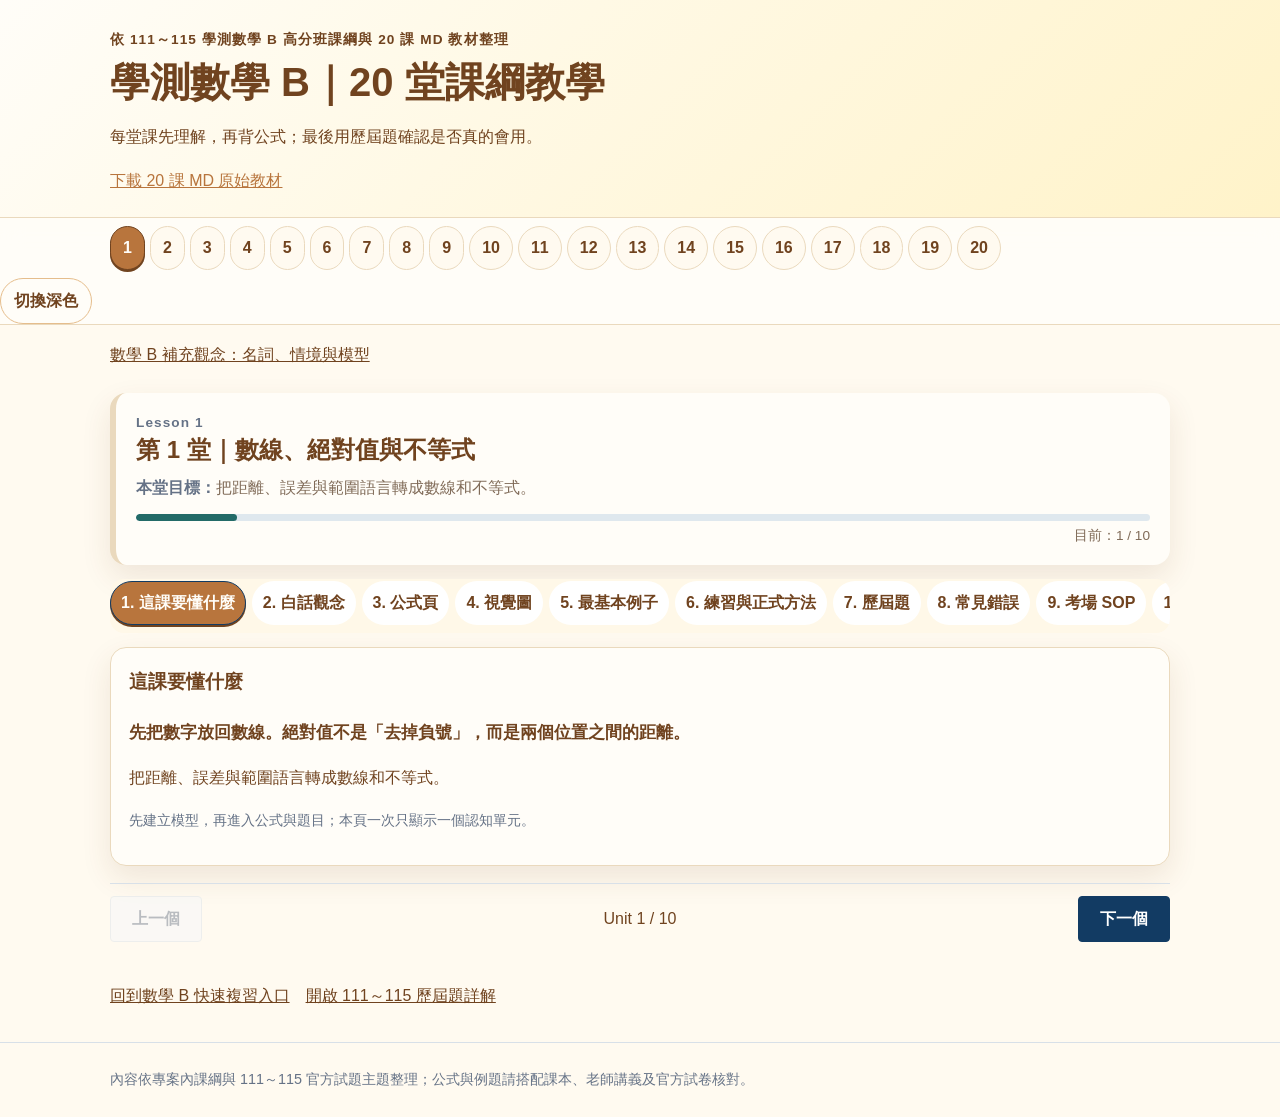
==== 數學B快速複習/index.html @ ead9a77d "Release Math B study site" ====
<!doctype html>
<html lang="zh-Hant">
<head>
  <meta charset="utf-8">
  <meta name="viewport" content="width=device-width, initial-scale=1">
  <title>學測數學 B｜20 堂課綱教學</title>
  <link rel="stylesheet" href="style.css">
</head>
<body>
  <header class="top"><div class="wrap"><p class="eyebrow">依 111～115 學測數學 B 高分班課綱與 20 課 MD 教材整理</p><h1>學測數學 B｜20 堂課綱教學</h1><p>每堂課先理解，再背公式；最後用歷屆題確認是否真的會用。</p><p class="source-link"><a href="../學測數學B_20課_MD.zip">下載 20 課 MD 原始教材</a></p></div></header>
  <nav class="lesson-nav"><div class="wrap" id="lessonTabs" aria-label="課程頁籤"></div></nav>
  <main class="wrap"><p class="supplement-entry"><a href="?mode=supplementary">數學 B 補充觀念：名詞、情境與模型</a></p><div id="lessonApp"></div><p class="back-link"><a href="入口.html">回到數學 B 快速複習入口</a>　<a href="../Math-B-Review/index.html">開啟 111～115 歷屆題詳解</a></p></main>
  <footer class="footer"><div class="wrap">內容依專案內課綱與 111～115 官方試題主題整理；公式與例題請搭配課本、老師講義及官方試卷核對。</div></footer>
  <script src="question-bank-115.js"></script>
  <script src="question-bank.js"></script>
  <script src="p0-history.js"></script>
  <script src="rich-lessons-02-05.js"></script>
  <script src="lesson-practice-06-08.js"></script>
  <script src="lesson-practice-09-11.js"></script>
    <script src="lesson-practice-12-14.js"></script>
    <script src="lesson-practice-15-17.js"></script>
    <script src="lesson-practice-18-20.js"></script>
  <script src="beginner-visuals.js"></script>
  <script src="visual-registry.js"></script>
  <script src="visual-modules.js"></script>
  <script src="math-format.js"></script>
  <script src="lesson-formulas.js"></script>
  <script src="math-b-supplement.js"></script>
  <script src="lesson-single-view.js"></script>
  <script src="script.js"></script>
</body>
</html>
---- 數學B快速複習/style.css ----
:root{--blue:#123b63;--ink:#1e2937;--muted:#657286;--line:#d8e0e8;--soft:#f4f7fa;--yellow:#fff4c2;--green:#176b3a;--red:#b42318;--paper:#fff;--shadow:0 2px 10px rgba(20,45,75,.08)}
*{box-sizing:border-box}body{margin:0;color:var(--ink);background:#fff;font:16px/1.75 "Noto Sans TC","Microsoft JhengHei",sans-serif}.wrap{width:min(1060px,calc(100% - 32px));margin:auto}.top{border-bottom:1px solid var(--line);padding:28px 0 22px}.eyebrow{margin:0;color:var(--blue);font-weight:800;font-size:.85rem;letter-spacing:.08em}.top h1{margin:.3rem 0;color:var(--blue);font-size:clamp(1.7rem,4vw,2.5rem);line-height:1.25}.top p:last-child{margin:0;color:var(--muted)}.lesson-nav{position:sticky;top:0;z-index:3;background:rgba(255,255,255,.97);border-bottom:1px solid var(--line)}#lessonTabs{display:flex;gap:5px;overflow-x:auto;padding:8px 0}.tab{flex:0 0 auto;border:1px solid var(--line);border-radius:4px;background:#fff;color:var(--blue);padding:6px 12px;cursor:pointer;font-weight:700}.tab.active{background:var(--blue);color:#fff;border-color:var(--blue)}.lesson-head{margin:24px 0 14px;padding:18px 20px;border-left:6px solid var(--blue);background:#edf4fb}.lesson-head h2{margin:0;color:var(--blue);line-height:1.3}.lesson-head p{margin:.5rem 0 0}.grid{display:grid;grid-template-columns:repeat(2,minmax(0,1fr));gap:14px}.card{border:1px solid var(--line);background:var(--paper);box-shadow:var(--shadow);padding:16px}.card h3{margin:0 0 7px;color:var(--blue);font-size:1.12rem}.card h4{margin:0 0 5px;color:var(--blue)}.full{grid-column:1/-1}.formula{margin:8px 0;padding:10px 13px;background:#f8fafc;border-left:4px solid #829ab2;font-family:Georgia,"Times New Roman",serif;white-space:pre-line}.step{padding:10px 12px;background:#fbfcfd;border-left:4px solid #9aa9b8;white-space:pre-line}.remember{background:var(--yellow);border-left:4px solid #d4a400}.mistake{background:#fff3f1;border-left:4px solid #d95e50}.check{background:#eef8f1;border-left:4px solid #2f9e62}.card ul{margin:.35rem 0;padding-left:1.4rem}.label{font-weight:800;color:var(--muted)}.history{color:var(--blue);font-weight:700}.footer{margin-top:32px;padding:24px 0;border-top:1px solid var(--line);color:var(--muted);font-size:.9rem}@media(max-width:700px){.wrap{width:calc(100% - 20px)}.grid{grid-template-columns:1fr}.full{grid-column:auto}.card{padding:13px}.lesson-head{padding:15px}.top{padding-top:20px}}
.source-note{color:var(--muted);font-size:.9rem}.mode-switch{display:flex;gap:8px;flex-wrap:wrap;margin:14px 0}.mode-switch button{border:1px solid var(--blue);background:#fff;color:var(--blue);padding:7px 13px;border-radius:4px;font-weight:700;cursor:pointer}.mode-switch button.active{background:var(--blue);color:#fff}.lesson1-body h3,.lesson1-body h4{color:var(--blue)}.teach-block{margin:12px 0;padding:14px 16px;border-left:4px solid #829ab2;background:#fbfcfd}.teach-block h4{margin-top:0}.question{margin:12px 0;padding:14px 16px;background:#fff;border:1px solid var(--line);border-radius:4px}.question h4{margin:0 0 7px}.question p{margin:.45rem 0}.question .answer{color:var(--green);font-weight:800}.question .pitfall{color:var(--red)}details{margin-top:10px;border-top:1px dashed var(--line);padding-top:8px}summary{cursor:pointer;color:var(--blue);font-weight:700}.history-card{border-left:4px solid var(--blue)}.last-minute{background:var(--yellow);border-left:4px solid #d4a400}.exam-mode .learning-only{display:none}.checkline{color:var(--green);font-weight:700}
.rich-lesson{margin-bottom:24px}.rich-lesson .overview,.rich-lesson .panel{background:#fff;border:1px solid var(--line);border-radius:12px;padding:18px;box-shadow:var(--shadow)}.rich-lesson .overview{margin:16px 0}.rich-lesson .overview h2,.rich-lesson .panel h2{margin-top:0;color:var(--blue)}.lesson-grid{display:grid;grid-template-columns:repeat(2,minmax(0,1fr));gap:14px}.rich-lesson .panel h3{margin:0 0 8px;color:var(--blue)}.rich-lesson .panel h4{margin:13px 0 4px;color:var(--muted)}.rich-lesson .panel p{margin:6px 0}.teacher-note{border-left:3px solid #b67b35;padding-left:10px;color:var(--muted)}.pitfall{color:var(--red)}.steps{background:#eaf5f2!important;border-left:5px solid #236b68}.practice{background:#f8fafc!important}.history-card{border-left:5px solid #236b68!important}.source-label{color:var(--muted);font-size:.85rem;font-weight:800}.option-analysis{white-space:pre-line;background:#fff8e7;border:1px solid #f0d69a;border-radius:8px;padding:10px}.memory{background:#fff8e7!important;border-left:5px solid #b67b35}.exam-mode .learning-only{display:none}.exam-mode .concept-grid .panel{display:none}.exam-mode .concept-grid .panel:nth-child(-n+2){display:block}.exam-mode .history-card{padding:10px}.exam-mode .history-card>*:not(h3):not(.answer){display:none}.exam-mode .history-card h3{margin:0}.exam-mode .overview:not(.learning-only){padding:12px}.exam-mode .overview:not(.learning-only) p:not(:first-of-type){display:none}@media(max-width:700px){.lesson-grid{grid-template-columns:1fr}.rich-lesson .panel,.rich-lesson .overview{padding:13px}.option-analysis{font-size:.95rem}}
:root{--beginner-teal:#236b68}
.beginner-teaching{border-top:5px solid var(--beginner-teal);background:#fbfdfc;margin-bottom:14px}.beginner-heading{display:flex;align-items:center;justify-content:space-between;gap:10px;flex-wrap:wrap}.beginner-badge{display:inline-block;padding:3px 9px;border-radius:999px;background:var(--beginner-teal);color:#fff;font-size:.82rem;font-weight:800}.visual-status{color:var(--muted);font-size:.82rem;font-weight:700}.beginner-teaching h3{margin-top:9px}.beginner-teaching h4{margin:.8rem 0 .25rem;color:var(--beginner-teal)}.beginner-intro{font-size:1.04rem;font-weight:700}.beginner-columns{display:grid;grid-template-columns:repeat(2,minmax(0,1fr));gap:12px}.beginner-columns>div{padding:10px 13px;background:#fff;border-left:3px solid #9bb8b2}.beginner-example{padding:9px 12px;background:#fff4c2;border-left:4px solid #d4a400}.beginner-mistake{color:var(--red)}.beginner-visual{margin:14px 0 4px;padding:10px;background:#fff;border:1px solid var(--line);overflow-x:auto}.beginner-visual figcaption{margin-bottom:6px;color:var(--muted);font-size:.88rem;font-weight:800}.beginner-svg{display:block;width:100%;max-width:520px;height:auto;min-width:300px;margin:auto}.beginner-takeaway{margin:12px 0 0;padding:10px 12px;background:#eaf5f2;border-left:4px solid var(--beginner-teal)}
@media(max-width:700px){.beginner-columns{grid-template-columns:1fr}.beginner-teaching{padding:13px}.beginner-svg{min-width:290px}.beginner-visual{margin-left:-2px;margin-right:-2px}}
.single-lesson-kicker{color:var(--muted);font-size:.85rem;font-weight:800;letter-spacing:.08em}.single-progress{height:7px;margin:12px 0 3px;background:#dfe8ee;border-radius:99px;overflow:hidden}.single-progress span{display:block;height:100%;background:#236b68;border-radius:99px}.single-progress-label{margin:0!important;color:var(--muted);font-size:.85rem;text-align:right}.single-local-nav{display:flex;gap:6px;overflow-x:auto;margin:0 0 14px;padding:2px 0 8px}.single-unit-tab{flex:0 0 auto;border:1px solid var(--line);border-radius:4px;background:#fff;color:var(--blue);padding:7px 10px;font-weight:700;cursor:pointer}.single-unit-tab.active{background:var(--blue);border-color:var(--blue);color:#fff}.single-unit{min-height:220px}.single-unit-card{border:1px solid var(--line);background:#fff;box-shadow:var(--shadow);padding:18px}.single-unit-card h3{margin-top:0;color:var(--blue)}.unit-subsection{padding:10px 0;border-bottom:1px dashed var(--line)}.unit-subsection:last-child{border-bottom:0}.unit-practice{margin:9px 0;padding:8px 10px;border:1px solid var(--line);background:#fbfcfd}.unit-link{display:inline-block;margin-top:10px;color:var(--blue);font-weight:800}.single-prev-next{display:flex;align-items:center;justify-content:space-between;gap:12px;margin:16px 0 28px;padding:12px 0;border-top:1px solid var(--line)}.single-prev-next button{min-width:92px;border:1px solid var(--blue);border-radius:4px;padding:8px 13px;background:#fff;color:var(--blue);font-weight:800;cursor:pointer}.single-prev-next button:last-child{background:var(--blue);color:#fff}.single-prev-next button:disabled{cursor:not-allowed;opacity:.45;background:#f4f7fa;color:var(--muted);border-color:var(--line)}.single-unit .official-question{margin-top:12px}.single-unit .official-question img,.single-unit .answer-sheet-crop{max-width:100%;height:auto}.single-unit .option-list{max-height:32rem;overflow:auto}
@media(max-width:700px){.single-local-nav{margin-left:-2px;margin-right:-2px}.single-unit-card{padding:14px}.single-prev-next{position:sticky;bottom:0;background:rgba(255,255,255,.97);z-index:2;padding:10px 0}.single-prev-next span{font-size:.85rem}.single-prev-next button{min-width:78px;padding:7px 9px}}
.practice-missing{padding:10px 12px;background:#fff4c2;border-left:4px solid #d4a400;color:#6b4d00;font-weight:700}
.formula sub,.formula sup,.step sub,.step sup,.unit-practice sub,.unit-practice sup{font-size:.78em;line-height:0}
.formula-page{min-width:0;overflow:hidden}.formula-card{min-width:0;max-width:100%;margin:14px 0;padding:15px 17px;border:1px solid #c9d8e4;border-left:5px solid #236b68;border-radius:8px;background:#f7fbfd;overflow:hidden}.formula-card:first-of-type{margin-top:10px}.formula-title{margin:0 0 8px;color:var(--blue);font-size:1.04rem}.formula-main{max-width:100%;min-width:0;overflow-x:auto;padding:11px 12px;margin:8px 0 12px;border-radius:5px;background:#fff;color:#102a43;font:1.35rem/1.6 Georgia,"Times New Roman",serif;white-space:nowrap}.formula-main sub,.formula-main sup{font-size:.7em;line-height:0}.formula-meta{color:var(--ink);font-size:.95rem}.formula-meta p{margin:.35rem 0}.formula-compact{margin:8px 0;padding:10px 12px;border-left-width:3px;background:#fff}.formula-compact .formula-main{margin:4px 0 7px;padding:7px 9px;font-size:1.08rem}.formula-compact .formula-meta p{margin:.15rem 0;font-size:.9rem}.formula-compact-wrap,.formula-quick-read{margin-top:16px;padding:12px 14px;border:1px dashed #9bb8b2;border-radius:7px;background:#fbfdfc}.formula-compact-wrap h4,.formula-quick-read h3{margin:0 0 7px;color:var(--blue)}.formula-compact-examples{display:grid;gap:6px;margin-top:8px}.formula-compact-examples>div{display:flex;gap:10px;align-items:baseline;flex-wrap:wrap;padding:6px 8px;border-left:3px solid #d4a400;background:#fffdf1}.formula-compact-examples strong{font-weight:800}.formula-compact-examples span{color:var(--muted)}
.math-frac{display:inline-flex;flex-direction:column;vertical-align:middle;text-align:center;line-height:1.05;margin:0 .12em}.math-frac>span:first-child{border-bottom:1px solid currentColor;padding:0 .16em}.math-frac>span:last-child{padding:0 .16em}.math-root{white-space:nowrap}
/* Formula-card worked examples: the full card keeps a four-step chain; compact cards stay concise. */
.formula-example{margin-top:14px;padding:11px 13px;border:1px solid #d8e3c8;border-radius:7px;background:#fffef5;min-width:0;max-width:100%;overflow:hidden}
.formula-example h5{margin:0 0 7px;color:var(--blue);font-size:.98rem}
.formula-example p{margin:.35rem 0}
.formula-example-answer{padding:6px 8px;border-left:3px solid #d4a400;background:#fff8d8}
.formula-example .math-frac,.formula-example .math-root{max-width:100%;overflow-x:auto}
.matrix-visual-frame{max-width:100%;min-width:0;overflow-x:auto;overflow-y:hidden;padding:8px 0}
.visual-module-set{display:grid;gap:16px;min-width:0;max-width:100%}.visual-module{min-width:0;max-width:100%}.visual-module .beginner-visual{min-width:0;max-width:100%;overflow-x:auto}.visual-module .visual-purpose{margin:.65rem 0 0;padding:.55rem .7rem;background:#f4f8fb;border-left:3px solid var(--beginner-teal);color:var(--muted);font-size:.92rem}.visual-module figcaption{display:flex;gap:.45rem;flex-wrap:wrap}.visual-role-MISTAKE figcaption{color:var(--red)}
.matrix-visual-svg{display:block;width:100%;height:auto;min-width:760px;margin:0 auto}
@media(max-width:700px){.matrix-visual-frame{margin:0 -2px;padding:6px 2px}.matrix-visual-svg{width:auto;max-width:none;min-width:760px}}

/* Phase 8: align the Math B shell with the mature warm study-site family. */
:root{--pudding-cream:#fffaf0;--pudding-paper:#fffdf8;--pudding-yellow:#fff1b8;--pudding-caramel:#b8753d;--pudding-caramel-dark:#70431f;--pudding-caramel-soft:#e5bd8c;--pudding-line:#ead9bd;--pudding-muted:#806b58;--pudding-shadow:0 12px 30px rgba(112,67,31,.11)}
html,body{max-width:100%;overflow-x:hidden}body{background:var(--pudding-cream);color:var(--pudding-caramel-dark);line-height:1.75}a{color:var(--pudding-caramel-dark)}
.wrap{max-width:1180px}.top{background:linear-gradient(135deg,#fffdf8 0%,#fff3c9 100%);border-bottom-color:var(--pudding-line);box-shadow:0 2px 12px rgba(112,67,31,.06)}.top h1,.top h2,.eyebrow{color:var(--pudding-caramel-dark)}.source-link a{color:var(--pudding-caramel)}
.lesson-nav{background:rgba(255,253,248,.94);border-bottom-color:var(--pudding-line);backdrop-filter:blur(12px)}.lesson-nav .wrap{display:flex;align-items:center;gap:10px;min-width:0}.lesson-nav #lessonTabs{flex:1;min-width:0}.tab{min-height:44px;border-radius:999px;border-color:var(--pudding-line);background:#fffaf0;color:var(--pudding-caramel-dark);font-weight:700}.tab:hover{border-color:var(--pudding-caramel-soft);background:#fff3d4}.tab.active{background:var(--pudding-caramel);border-color:var(--pudding-caramel-dark);box-shadow:0 2px 0 var(--pudding-caramel-dark);color:#fffdf8}
.theme-toggle{flex:0 0 auto;min-height:44px;padding:8px 13px;border:1px solid var(--pudding-caramel-soft);border-radius:999px;background:var(--pudding-paper);color:var(--pudding-caramel-dark);font-weight:700;cursor:pointer}.theme-toggle:hover{background:var(--pudding-yellow)}
.card,.lesson-head,.single-unit-card,.practice-card,.question,.formula-card,.supplement-card,.supp-text-card,.real-card,.visual-module{background:var(--pudding-paper);border-color:var(--pudding-line);border-radius:16px;box-shadow:var(--pudding-shadow)}.card h3,.lesson-head h2,.single-unit-card h3,.supplement-card h3{color:var(--pudding-caramel-dark)}.card p,.card li,.lesson-head p,.supplement-card p{color:var(--pudding-muted)}
.remember,.memory{background:linear-gradient(135deg,#fff8d8,#fffdf8);border-color:var(--pudding-caramel-soft)}.mistake{background:#fff7f0;border-color:#e4b18d}.step{background:#fff8e8;border-left-color:var(--pudding-caramel);border-radius:10px}.formula{background:#fff8da;border-color:var(--pudding-caramel-soft);border-radius:12px;color:var(--pudding-caramel-dark)}.practice-card,.question{border-left-color:var(--pudding-caramel)}
.single-local-nav,.single-unit-tabs,.lesson-view-tabs,.supplement-nav{background:#fff8e8;border-color:var(--pudding-line);border-radius:14px}.single-unit-tab,.lesson-view-tab,.supplement-nav button{min-height:44px;border-radius:999px;border-color:transparent;color:var(--pudding-caramel-dark)}.single-unit-tab.active,.lesson-view-tab.active,.supplement-nav button.active{background:var(--pudding-caramel);color:#fffdf8;box-shadow:0 2px 0 var(--pudding-caramel-dark);font-weight:700}
.supplement-tools input,#supplementSearch,input[type=search]{min-height:44px;border:1px solid var(--pudding-line);border-radius:999px;background:var(--pudding-paper);color:var(--pudding-caramel-dark);padding:9px 14px}.supplement-tools label{color:var(--pudding-caramel-dark);font-weight:700}
button,a,input,summary{font:inherit}button:focus-visible,a:focus-visible,input:focus-visible,summary:focus-visible{outline:3px solid #d79a55;outline-offset:2px}.visual-module .visual-purpose{background:#fff8e8;border-left-color:var(--pudding-caramel);color:var(--pudding-muted)}
body.dark{--paper:#2c241d;--soft:#342a21;--line:#664d35;--ink:#f8edde;--muted:#d5c0a9;--blue:#e0a15d;--yellow:#4b3823;--green:#8fd0a2;--red:#ff9d86;background:#211a15;color:#f8edde}body.dark a{color:#f0c48e}body.dark .top{background:linear-gradient(135deg,#30251c,#4a321f);border-bottom-color:#664d35}body.dark .lesson-nav{background:rgba(38,29,23,.94);border-bottom-color:#664d35}body.dark .tab,body.dark .theme-toggle,body.dark .single-unit-tab,body.dark .lesson-view-tab{background:#342a21;border-color:#664d35;color:#f4dfc5}body.dark .tab.active,body.dark .single-unit-tab.active,body.dark .lesson-view-tab.active{background:#b8753d;border-color:#e0a15d;color:#fffaf0}body.dark .card,body.dark .lesson-head,body.dark .single-unit-card,body.dark .practice-card,body.dark .question,body.dark .formula-card,body.dark .supplement-card,body.dark .supp-text-card,body.dark .real-card,body.dark .visual-module{background:#2c241d;border-color:#664d35;box-shadow:0 12px 30px rgba(0,0,0,.22)}body.dark .remember,body.dark .memory,body.dark .step,body.dark .formula,body.dark .supplement-tools,body.dark .single-local-nav,body.dark .single-unit-tabs,body.dark .lesson-view-tabs{background:#3a2d21;border-color:#735536}body.dark .mistake{background:#3a2821;border-color:#8b533b}body.dark .card p,body.dark .card li,body.dark .lesson-head p,body.dark .supplement-card p,body.dark .visual-module .visual-purpose{color:#d5c0a9}body.dark input[type=search]{background:#2c241d;border-color:#735536;color:#f8edde}
@media(max-width:700px){.wrap{width:min(100% - 24px,1180px)}.top{padding:16px 0}.top h1{font-size:1.35rem}.lesson-nav .wrap{gap:6px}.lesson-nav #lessonTabs{padding-bottom:4px}.tab{min-width:42px;padding:8px 12px}.theme-toggle{padding:8px 10px;font-size:.86rem}.grid{grid-template-columns:1fr}.card,.lesson-head,.single-unit-card,.practice-card,.question,.formula-card,.supplement-card,.supp-text-card,.real-card,.visual-module{padding:14px;border-radius:14px}.lesson-view-tabs,.single-unit-tabs,.supplement-nav{overflow-x:auto;flex-wrap:nowrap}.lesson-view-tab,.single-unit-tab{white-space:nowrap}.formula,.step,.math-frac,.math-root{max-width:100%;overflow-x:auto}.visual-module .beginner-visual,.matrix-visual-frame{max-width:100%;overflow-x:auto}}
@media(max-width:430px){body{font-size:.96rem}.wrap{width:calc(100% - 20px)}.top h1{font-size:1.18rem}.source-link{font-size:.82rem}.theme-toggle{font-size:.8rem;padding-inline:9px}.card h3{font-size:1.03rem}.practice-card button,.question button,.quiz-actions button{min-height:44px}.supplement-tools{display:grid;gap:8px}}
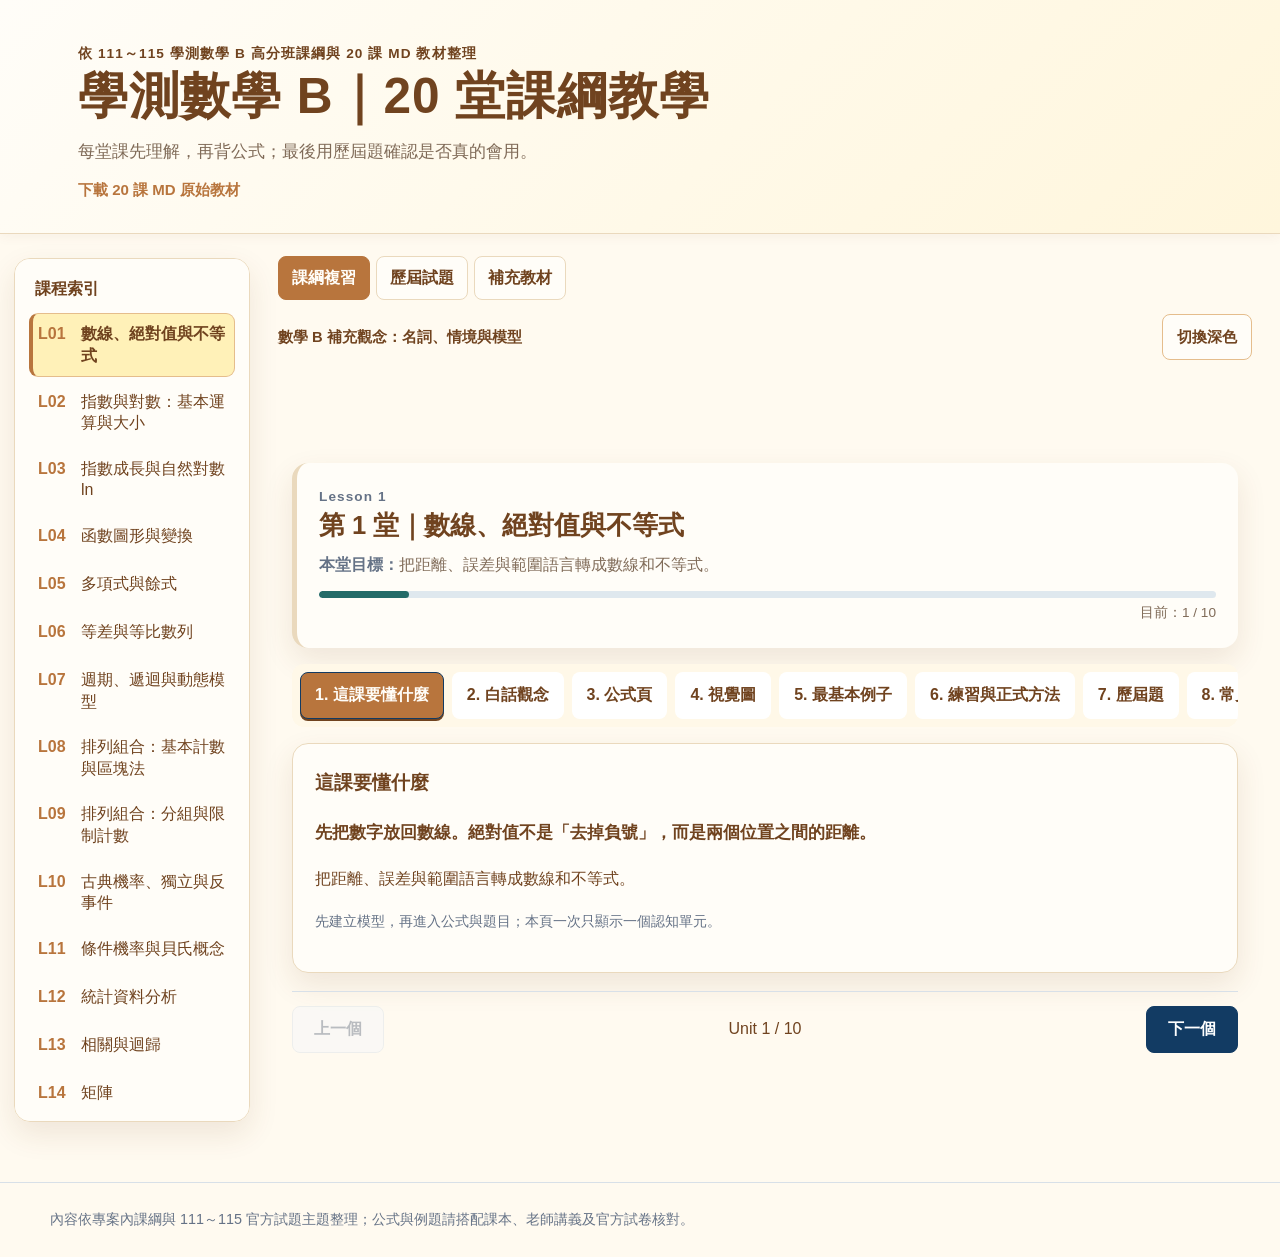
==== commit 7e89318a: "release: unify Math B app and official exam mode" ====
--- a/數學B快速複習/index.html
+++ b/數學B快速複習/index.html
@@ -7,9 +7,20 @@
   <link rel="stylesheet" href="style.css">
 </head>
 <body>
+  <aside class="course-sidebar" aria-label="課程索引">
+    <div class="course-sidebar-heading">課程索引</div>
+    <div id="lessonSidebar"></div>
+  </aside>
   <header class="top"><div class="wrap"><p class="eyebrow">依 111～115 學測數學 B 高分班課綱與 20 課 MD 教材整理</p><h1>學測數學 B｜20 堂課綱教學</h1><p>每堂課先理解，再背公式；最後用歷屆題確認是否真的會用。</p><p class="source-link"><a href="../學測數學B_20課_MD.zip">下載 20 課 MD 原始教材</a></p></div></header>
-  <nav class="lesson-nav"><div class="wrap" id="lessonTabs" aria-label="課程頁籤"></div></nav>
-  <main class="wrap"><p class="supplement-entry"><a href="?mode=supplementary">數學 B 補充觀念：名詞、情境與模型</a></p><div id="lessonApp"></div><p class="back-link"><a href="入口.html">回到數學 B 快速複習入口</a>　<a href="../Math-B-Review/index.html">開啟 111～115 歷屆題詳解</a></p></main>
+  <div class="desktop-toolbar">
+    <nav class="mode-nav" id="modeNav" aria-label="主要功能"><a data-app-mode="curriculum" href="#mode=curriculum">課綱複習</a><a data-app-mode="exam" href="#mode=exam&amp;year=115&amp;question=1">歷屆試題</a><a data-app-mode="supplementary" href="#mode=supplementary">補充教材</a></nav>
+    <div class="toolbar-actions">
+      <p class="supplement-entry"><a href="#mode=supplementary">數學 B 補充觀念：名詞、情境與模型</a></p>
+      <div id="themeSlot" aria-label="顯示設定"></div>
+    </div>
+    <nav class="lesson-nav"><div class="wrap" id="lessonTabs" aria-label="課程頁籤"></div></nav>
+  </div>
+  <main class="wrap"><div id="lessonApp"></div></main>
   <footer class="footer"><div class="wrap">內容依專案內課綱與 111～115 官方試題主題整理；公式與例題請搭配課本、老師講義及官方試卷核對。</div></footer>
   <script src="question-bank-115.js"></script>
   <script src="question-bank.js"></script>
@@ -27,6 +38,8 @@
   <script src="lesson-formulas.js"></script>
   <script src="math-b-supplement.js"></script>
   <script src="lesson-single-view.js"></script>
+  <script src="../Math-B-Review/review-presentation-metadata.js"></script>
+  <script src="unified-exam.js"></script>
   <script src="script.js"></script>
 </body>
 </html>
--- a/數學B快速複習/style.css
+++ b/數學B快速複習/style.css
@@ -34,5 +34,170 @@
 .supplement-tools input,#supplementSearch,input[type=search]{min-height:44px;border:1px solid var(--pudding-line);border-radius:999px;background:var(--pudding-paper);color:var(--pudding-caramel-dark);padding:9px 14px}.supplement-tools label{color:var(--pudding-caramel-dark);font-weight:700}
 button,a,input,summary{font:inherit}button:focus-visible,a:focus-visible,input:focus-visible,summary:focus-visible{outline:3px solid #d79a55;outline-offset:2px}.visual-module .visual-purpose{background:#fff8e8;border-left-color:var(--pudding-caramel);color:var(--pudding-muted)}
 body.dark{--paper:#2c241d;--soft:#342a21;--line:#664d35;--ink:#f8edde;--muted:#d5c0a9;--blue:#e0a15d;--yellow:#4b3823;--green:#8fd0a2;--red:#ff9d86;background:#211a15;color:#f8edde}body.dark a{color:#f0c48e}body.dark .top{background:linear-gradient(135deg,#30251c,#4a321f);border-bottom-color:#664d35}body.dark .lesson-nav{background:rgba(38,29,23,.94);border-bottom-color:#664d35}body.dark .tab,body.dark .theme-toggle,body.dark .single-unit-tab,body.dark .lesson-view-tab{background:#342a21;border-color:#664d35;color:#f4dfc5}body.dark .tab.active,body.dark .single-unit-tab.active,body.dark .lesson-view-tab.active{background:#b8753d;border-color:#e0a15d;color:#fffaf0}body.dark .card,body.dark .lesson-head,body.dark .single-unit-card,body.dark .practice-card,body.dark .question,body.dark .formula-card,body.dark .supplement-card,body.dark .supp-text-card,body.dark .real-card,body.dark .visual-module{background:#2c241d;border-color:#664d35;box-shadow:0 12px 30px rgba(0,0,0,.22)}body.dark .remember,body.dark .memory,body.dark .step,body.dark .formula,body.dark .supplement-tools,body.dark .single-local-nav,body.dark .single-unit-tabs,body.dark .lesson-view-tabs{background:#3a2d21;border-color:#735536}body.dark .mistake{background:#3a2821;border-color:#8b533b}body.dark .card p,body.dark .card li,body.dark .lesson-head p,body.dark .supplement-card p,body.dark .visual-module .visual-purpose{color:#d5c0a9}body.dark input[type=search]{background:#2c241d;border-color:#735536;color:#f8edde}
+/* Dark pudding palette: chocolate-black hierarchy with cream text and restrained caramel accents. */
+body.dark{--paper:#251f1a;--soft:#2d261f;--line:#49392b;--ink:#f6efe5;--muted:#a99785;--blue:#f6efe5;--yellow:#4a3a20;--green:#5da7a0;--red:#ffad98;background:#171310;color:#f6efe5}
+body.dark a{color:#e49b52}
+body.dark .top{background:#1d1814;border-bottom-color:#49392b;box-shadow:0 2px 12px rgba(0,0,0,.22)}
+body.dark .top h1,body.dark .top h2,body.dark .eyebrow{color:#f6efe5}
+body.dark .eyebrow,body.dark .source-link a{color:#d58a42}
+body.dark .top p:last-child,body.dark .source-note{color:#a99785}
+body.dark .lesson-nav{background:rgba(29,24,20,.96);border-bottom-color:#49392b}
+body.dark .tab,body.dark .theme-toggle,body.dark .single-unit-tab,body.dark .lesson-view-tab{background:#251f1a;border-color:#49392b;color:#f6efe5}
+body.dark .tab:hover,body.dark .theme-toggle:hover,body.dark .single-unit-tab:hover,body.dark .lesson-view-tab:hover{background:#2d261f;border-color:#d58a42}
+body.dark .tab.active,body.dark .single-unit-tab.active,body.dark .lesson-view-tab.active{background:#d58a42;border-color:#d58a42;color:#171310;box-shadow:0 2px 0 #49392b}
+body.dark .theme-toggle{border-color:#d58a42}
+body.dark .card,body.dark .practice-card,body.dark .question,body.dark .formula-card,body.dark .supplement-card,body.dark .supp-text-card,body.dark .real-card,body.dark .visual-module{background:#251f1a;border-color:#49392b;box-shadow:0 12px 30px rgba(0,0,0,.28)}
+body.dark .lesson-head,body.dark .single-unit-card{background:#2d261f;border-color:#49392b;box-shadow:0 12px 30px rgba(0,0,0,.28)}
+body.dark .card h3,body.dark .card h4,body.dark .lesson-head h2,body.dark .single-unit-card h3,body.dark .supplement-card h3,body.dark .rich-lesson .overview h2,body.dark .rich-lesson .panel h2,body.dark .rich-lesson .panel h3{color:#f6efe5}
+body.dark .card p,body.dark .card li,body.dark .lesson-head p,body.dark .supplement-card p,body.dark .rich-lesson .panel h4,body.dark .visual-module .visual-purpose{color:#d8c9b8}
+body.dark .remember,body.dark .memory,body.dark .step,body.dark .formula,body.dark .supplement-tools,body.dark .single-local-nav,body.dark .single-unit-tabs,body.dark .lesson-view-tabs{background:#302820;border-color:#49392b;color:#f6efe5}
+body.dark .formula{border-left-color:#d58a42}
+body.dark .mistake{background:#38251f;border-color:#9b5d47}
+body.dark .check{background:#20312f;border-color:#5da7a0}
+body.dark .single-progress{background:#302820}
+body.dark .single-progress span{background:#5da7a0}
+body.dark .visual-module .beginner-visual{background:#f7f1e7;border-color:#49392b;border-radius:12px}
+body.dark .visual-module .visual-purpose{background:#302820;border-left-color:#d58a42}
+body.dark .formula-main{background:#f7f1e7;color:#251f1a}
+body.dark input[type=search],body.dark .supplement-tools input{background:#251f1a;border-color:#49392b;color:#f6efe5}
+body.dark button:focus-visible,body.dark a:focus-visible,body.dark input:focus-visible,body.dark summary:focus-visible{outline-color:#d58a42;box-shadow:0 0 0 2px #f6efe5}
 @media(max-width:700px){.wrap{width:min(100% - 24px,1180px)}.top{padding:16px 0}.top h1{font-size:1.35rem}.lesson-nav .wrap{gap:6px}.lesson-nav #lessonTabs{padding-bottom:4px}.tab{min-width:42px;padding:8px 12px}.theme-toggle{padding:8px 10px;font-size:.86rem}.grid{grid-template-columns:1fr}.card,.lesson-head,.single-unit-card,.practice-card,.question,.formula-card,.supplement-card,.supp-text-card,.real-card,.visual-module{padding:14px;border-radius:14px}.lesson-view-tabs,.single-unit-tabs,.supplement-nav{overflow-x:auto;flex-wrap:nowrap}.lesson-view-tab,.single-unit-tab{white-space:nowrap}.formula,.step,.math-frac,.math-root{max-width:100%;overflow-x:auto}.visual-module .beginner-visual,.matrix-visual-frame{max-width:100%;overflow-x:auto}}
 @media(max-width:430px){body{font-size:.96rem}.wrap{width:calc(100% - 20px)}.top h1{font-size:1.18rem}.source-link{font-size:.82rem}.theme-toggle{font-size:.8rem;padding-inline:9px}.card h3{font-size:1.03rem}.practice-card button,.question button,.quiz-actions button{min-height:44px}.supplement-tools{display:grid;gap:8px}}
+
+/* Phase 8 family parity: geometry follows the English/Chinese lesson shells;
+   Math-specific cards, visuals and rendering remain owned by the Math B app. */
+html{scroll-behavior:smooth}
+body{overflow-x:hidden;line-height:1.8}
+.wrap{width:min(1180px,calc(100% - 28px));max-width:none}
+.top{padding:0;background:linear-gradient(135deg,#fffdf8 0%,#fff6dc 100%);border-bottom:1px solid var(--pudding-line)}
+.top>.wrap{max-width:1280px;padding:42px 28px 30px}
+.top h1{margin:0;font-size:clamp(2rem,4vw,3.1rem);letter-spacing:.02em}
+.top p{max-width:820px}
+.top p:nth-of-type(2){margin:8px 0;color:var(--pudding-muted);font-size:1.08rem}
+.top .source-link{margin:14px 0 0;font-size:.94rem}
+.source-link a{font-weight:800;text-decoration:none}
+.source-link a:hover{text-decoration:underline}
+.lesson-nav{top:0;box-shadow:0 4px 16px rgba(112,67,31,.08)}
+.lesson-nav>.wrap{max-width:1280px;padding:10px 28px;gap:14px}
+.lesson-nav #lessonTabs{gap:8px;padding:0;scrollbar-width:thin}
+.tab,.theme-toggle{min-height:44px;border-radius:8px;padding:8px 14px;font-size:.95rem}
+.tab{min-width:44px}
+.theme-toggle{flex:0 0 auto;white-space:nowrap}
+.lesson-head{margin:24px 0 16px;padding:22px;border-left-width:5px;border-radius:16px}
+.lesson-head h2{font-size:1.6rem}
+.lesson-head p{margin:.5rem 0 0}
+.grid{gap:16px}
+.card,.rich-lesson .overview,.rich-lesson .panel,.single-unit-card,.practice-card,.question,.formula-card,.supplement-card,.supp-text-card,.real-card,.visual-module{border-radius:16px;padding:16px}
+.card h3{font-size:1.05rem}
+.single-local-nav,.single-unit-tabs,.lesson-view-tabs,.supplement-nav{margin:0 0 16px;padding:8px;border-radius:12px;gap:8px;overflow-x:auto;scrollbar-width:thin}
+.single-unit-tab,.lesson-view-tab,.supplement-nav button{min-height:44px;border-radius:8px;padding:8px 14px;white-space:nowrap}
+.single-unit{min-width:0}
+.single-unit-card{padding:22px}
+.single-prev-next{gap:14px;margin:18px 0 32px;padding:14px 0}
+.single-prev-next button{min-height:44px;border-radius:8px;padding:8px 16px}
+.supplement-tools input,#supplementSearch,input[type=search]{min-height:44px;border-radius:8px}
+details>summary{min-height:44px;padding:8px 0;cursor:pointer}
+button,a,input,summary{touch-action:manipulation}
+.practice-card button,.question button,.quiz-actions button{min-height:44px;border-radius:8px}
+.footer{margin-top:36px}
+body.dark .top{background:#1d1814}
+body.dark .lesson-nav{box-shadow:0 4px 16px rgba(0,0,0,.28)}
+body.dark .top p:nth-of-type(2){color:#d8c9b8}
+
+@media(max-width:850px){
+  .top>.wrap{padding:32px 18px 26px}
+  .lesson-nav>.wrap{padding:10px 14px;gap:8px}
+  .lesson-nav #lessonTabs{overflow-x:auto;overflow-y:hidden}
+  .single-local-nav,.single-unit-tabs,.lesson-view-tabs,.supplement-nav{max-width:100%;}
+}
+@media(max-width:700px){
+  .wrap{width:calc(100% - 24px)}
+  .top>.wrap{padding:28px 12px 22px}
+  .top h1{font-size:2rem}
+  .top p:nth-of-type(2){font-size:1rem}
+  .lesson-head{margin-top:16px;padding:16px;border-radius:14px}
+  .lesson-head h2{font-size:1.4rem}
+  .card,.rich-lesson .overview,.rich-lesson .panel,.single-unit-card,.practice-card,.question,.formula-card,.supplement-card,.supp-text-card,.real-card,.visual-module{padding:14px;border-radius:14px}
+  .single-unit-card{padding:16px}
+  .single-prev-next{position:sticky;bottom:0;margin-left:-12px;margin-right:-12px;padding:10px 12px;background:rgba(255,253,248,.97);border-top:1px solid var(--pudding-line);z-index:2}
+  body.dark .single-prev-next{background:rgba(29,24,20,.97);border-top-color:#49392b}
+}
+@media(max-width:430px){
+  .wrap{width:calc(100% - 20px)}
+  .top>.wrap{padding:24px 10px 18px}
+  .top h1{font-size:1.65rem}
+  .top p:nth-of-type(2){font-size:.96rem}
+  .lesson-nav>.wrap{padding-inline:10px}
+  .tab{padding-inline:12px}
+  .theme-toggle{font-size:.86rem;padding-inline:10px}
+  .lesson-head h2{font-size:1.28rem}
+}
+
+/* Unified app / official exam mode. The existing pudding tokens remain the source of truth. */
+.mode-nav{display:flex;align-items:center;gap:6px;flex-wrap:wrap;margin:0 0 10px;padding:4px 0}
+.mode-nav a{display:inline-flex;align-items:center;min-height:42px;padding:7px 13px;border:1px solid var(--pudding-line);border-radius:8px;background:var(--pudding-paper);color:var(--pudding-caramel-dark);font-weight:800;text-decoration:none}
+.mode-nav a:hover{border-color:var(--pudding-caramel-soft);background:var(--pudding-yellow)}
+.mode-nav a.active{background:var(--pudding-caramel);border-color:var(--pudding-caramel);color:#fffdf8}
+.exam-sidebar{display:grid;gap:12px}.exam-sidebar-years{display:grid;grid-template-columns:repeat(2,minmax(0,1fr));gap:5px}.exam-year,.exam-question-link{display:flex;justify-content:space-between;gap:7px;align-items:center;padding:8px 9px;border:1px solid transparent;border-radius:8px;color:var(--pudding-caramel-dark);text-decoration:none}.exam-year:hover,.exam-question-link:hover{background:#fff3d4;border-color:var(--pudding-caramel-soft)}.exam-year.active,.exam-question-link.active{background:var(--pudding-yellow);border-color:var(--pudding-caramel-soft);font-weight:800}.exam-sidebar-questions{display:grid;gap:3px;max-height:56vh;overflow:auto}.exam-question-link{font-size:.9rem}.exam-question-link.answered span:last-child{color:var(--beginner-teal);font-weight:800}.sidebar-mode-label{margin:0;color:var(--pudding-caramel-dark);font-weight:800}
+.exam-question-card{max-width:980px;margin:0 auto 28px;padding:22px;border:1px solid var(--pudding-line);border-radius:16px;background:var(--pudding-paper);box-shadow:var(--pudding-shadow)}.exam-question-meta{display:flex;gap:8px;flex-wrap:wrap;color:var(--pudding-muted);font-size:.9rem;font-weight:800}.exam-question-meta span{padding:3px 8px;border-radius:999px;background:var(--pudding-yellow)}.exam-question-card h2{margin:12px 0;color:var(--pudding-caramel-dark);font-size:1.35rem}.exam-summary{color:var(--pudding-muted)}.exam-media{max-width:100%;overflow:auto;margin:14px 0;padding:10px;border:1px solid var(--pudding-line);border-radius:12px;background:#fffdf8}.exam-media img{display:block;max-width:100%;height:auto;margin:auto}.exam-options{display:grid;gap:8px;margin:18px 0;padding:0;border:0}.exam-options legend{font-weight:800;color:var(--pudding-caramel-dark)}.exam-option{display:flex;align-items:flex-start;gap:10px;min-height:46px;padding:10px 12px;border:1px solid var(--pudding-line);border-radius:10px;cursor:pointer}.exam-option:hover{border-color:var(--pudding-caramel-soft);background:#fff8e8}.exam-option input{margin-top:5px;accent-color:var(--pudding-caramel)}.exam-input-label{display:block;margin:12px 0 5px;font-weight:800;color:var(--pudding-caramel-dark)}.exam-fill,.exam-response{width:100%;min-height:46px;padding:9px 11px;border:1px solid var(--pudding-line);border-radius:8px;background:var(--pudding-paper);color:var(--pudding-caramel-dark)}.exam-response{min-height:150px;resize:vertical}.exam-actions{display:flex;gap:9px;flex-wrap:wrap;margin-top:18px}.exam-actions button{min-height:46px;padding:8px 16px;border:1px solid var(--pudding-caramel);border-radius:8px;background:var(--pudding-caramel);color:#fffdf8;font-weight:800;cursor:pointer}.exam-actions button.secondary{background:transparent;color:var(--pudding-caramel-dark);border-color:var(--pudding-line)}.exam-result{margin-top:20px;padding:16px;border:1px solid var(--pudding-caramel-soft);border-left:5px solid var(--pudding-caramel);border-radius:12px;background:#fff8e8;color:var(--pudding-caramel-dark)}.exam-result h3,.exam-result h4{color:var(--pudding-caramel-dark)}.official-basis{color:var(--pudding-muted);font-size:.9rem}
+body.dark .mode-nav a,body.dark .exam-question-card,body.dark .exam-option,body.dark .exam-fill,body.dark .exam-response{background:#251f1a;border-color:#49392b;color:#f6efe5}body.dark .mode-nav a{color:#f6efe5}body.dark .mode-nav a:hover,body.dark .exam-option:hover{background:#2d261f;border-color:#d58a42}body.dark .mode-nav a.active{background:#d58a42;border-color:#d58a42;color:#171310}body.dark .exam-year,body.dark .exam-question-link,body.dark .sidebar-mode-label{color:#f6efe5}body.dark .exam-year.active,body.dark .exam-question-link.active{background:#d58a42;border-color:#d58a42;color:#171310}body.dark .exam-question-card h2,body.dark .exam-options legend,body.dark .exam-input-label{color:#f6efe5}body.dark .exam-question-meta span{background:#302820;color:#f6efe5}body.dark .exam-summary,body.dark .official-basis{color:#d8c9b8}body.dark .exam-media{background:#f7f1e7;border-color:#49392b}body.dark .exam-result{background:#302820;border-color:#d58a42;color:#f6efe5}body.dark .exam-result h3,body.dark .exam-result h4{color:#f6efe5}
+@media(max-width:850px){.mode-nav{overflow-x:auto;flex-wrap:nowrap}.mode-nav a{white-space:nowrap}.exam-sidebar-years{grid-template-columns:repeat(5,minmax(92px,1fr));overflow-x:auto}.exam-sidebar-questions{display:flex;overflow-x:auto;max-height:none}.exam-question-link{min-width:90px;flex-direction:column;align-items:flex-start}.exam-question-card{padding:16px}}
+
+/* Desktop shell parity: course index on the left, lesson content on the right. */
+body{display:grid;grid-template-columns:250px minmax(0,1fr);grid-template-areas:"header header" "sidebar toolbar" "sidebar main" "footer footer";min-width:0}
+.top{grid-area:header}.course-sidebar{grid-area:sidebar;position:sticky;top:18px;align-self:start;max-height:calc(100vh - 36px);overflow:auto;margin:24px 0 24px 14px;padding:14px;background:var(--pudding-paper);border:1px solid var(--pudding-line);border-radius:16px;box-shadow:var(--pudding-shadow);min-width:0}
+.course-sidebar-heading{margin:2px 6px 10px;color:var(--pudding-caramel-dark);font-weight:800;font-size:1rem}
+#lessonSidebar{display:grid;gap:4px}
+.sidebar-lesson{display:flex;align-items:flex-start;gap:9px;width:100%;min-height:44px;padding:9px 8px;border:1px solid transparent;border-radius:9px;background:transparent;color:var(--pudding-caramel-dark);text-align:left;cursor:pointer;line-height:1.35}
+.sidebar-lesson:hover{background:#fff3d4;border-color:var(--pudding-caramel-soft)}
+.sidebar-lesson.active{background:var(--pudding-yellow);border-color:var(--pudding-caramel-soft);border-left:4px solid var(--pudding-caramel);padding-left:5px;font-weight:800}
+.sidebar-lesson-number{flex:0 0 34px;font-variant-numeric:tabular-nums;color:var(--pudding-caramel);font-weight:800}
+.sidebar-lesson-title{min-width:0;overflow-wrap:anywhere}
+.desktop-toolbar{grid-area:toolbar;min-width:0;padding:18px 28px 0}
+.supplement-entry{margin:0 0 10px;padding:0;font-size:.92rem}
+.supplement-entry a{font-weight:800;text-decoration:none}
+.lesson-nav{position:sticky;top:0;width:100%;border-bottom:1px solid var(--pudding-line);box-shadow:0 4px 16px rgba(112,67,31,.08)}
+.lesson-nav>.wrap{width:100%;max-width:none;padding:10px 28px}
+.lesson-nav #lessonTabs{min-width:0}
+body>main{grid-area:main;width:auto;max-width:none;margin:0;padding:0 28px 24px}
+body>main #lessonApp{max-width:980px;margin:0 auto}
+body>footer{grid-area:footer;width:100%}
+body.dark .course-sidebar{background:#251f1a;border-color:#49392b;box-shadow:0 12px 30px rgba(0,0,0,.28)}
+body.dark .course-sidebar-heading,body.dark .sidebar-lesson{color:#f6efe5}
+body.dark .sidebar-lesson:hover{background:#2d261f;border-color:#d58a42}
+body.dark .sidebar-lesson.active{background:#d58a42;border-color:#d58a42;color:#171310}
+body.dark .sidebar-lesson-number{color:inherit}
+body.dark .lesson-nav{box-shadow:0 4px 16px rgba(0,0,0,.28)}
+@media(max-width:850px){
+  body{display:block}
+  .course-sidebar{position:static;max-height:none;overflow:hidden;margin:14px 12px 0;padding:10px}
+  .course-sidebar-heading{margin:2px 4px 7px}
+  #lessonSidebar{display:flex;gap:7px;overflow-x:auto;padding-bottom:3px;scrollbar-width:thin}
+  .sidebar-lesson{flex:0 0 min(190px,48vw);border-color:var(--pudding-line);background:var(--pudding-paper)}
+  .sidebar-lesson.active{border-left-width:1px;padding-left:8px}
+  .desktop-toolbar{padding:0}
+  .lesson-nav{position:static;box-shadow:none;border-bottom:0}
+  .lesson-nav>.wrap{padding:8px 14px}
+  .lesson-nav .tab{display:none}
+  .lesson-nav #lessonTabs{justify-content:flex-end}
+  body>main{padding:0 12px 20px}
+  body>main #lessonApp{max-width:none}
+}
+@media(max-width:430px){
+  .course-sidebar{margin-inline:10px}
+  .sidebar-lesson{flex-basis:170px}
+  .lesson-nav>.wrap{padding-inline:10px}
+  body>main{padding-inline:10px}
+}
+
+/* Toolbar hotfix: the sidebar is the only lesson navigation on desktop and mobile.
+   The existing lesson buttons remain populated for mobile fallback/routing, but the
+   duplicate top row is not part of the visible shell. */
+.toolbar-actions{display:flex;align-items:center;justify-content:space-between;gap:12px;min-height:44px;margin-bottom:10px}
+.toolbar-actions .supplement-entry{margin:0}
+.toolbar-actions #themeSlot{display:flex;align-items:center;justify-content:flex-end;min-width:0}
+.desktop-toolbar>.lesson-nav{display:none}
+@media(max-width:850px){
+  .toolbar-actions{padding:0 12px;margin-bottom:8px}
+  .toolbar-actions .supplement-entry{font-size:.88rem}
+}
